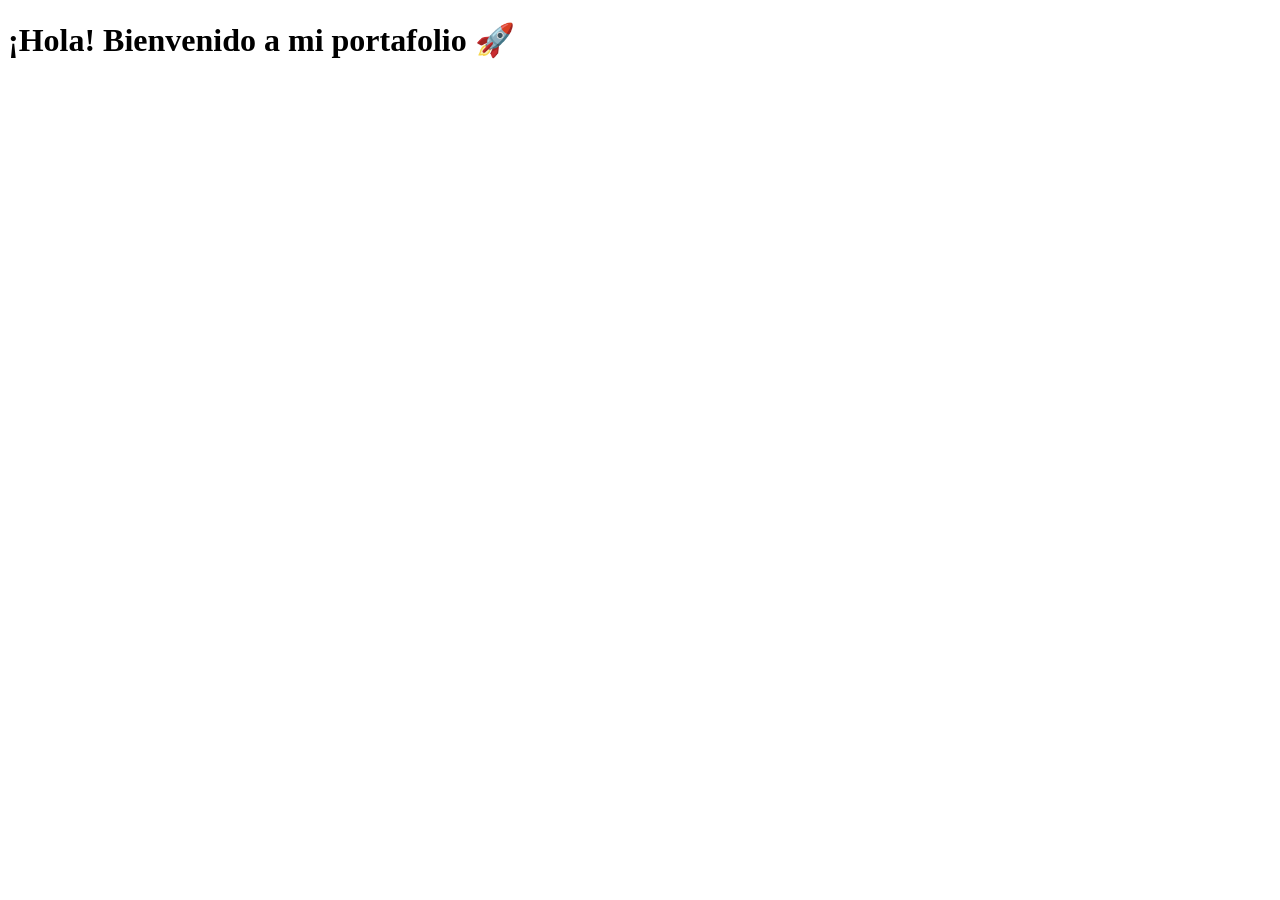
==== index.html @ d061c3b4 "Agrego index.html desde 0 a develop" ====
<!DOCTYPE html>
<html lang="es">
<head>
    <meta charset="UTF-8">
    <meta name="viewport" content="width=device-width, initial-scale=1.0">
    <title>Mi Portafolio</title>
</head>
<body>
    <h1>¡Hola!  Bienvenido a mi portafolio 🚀</h1>
</body>
</html>
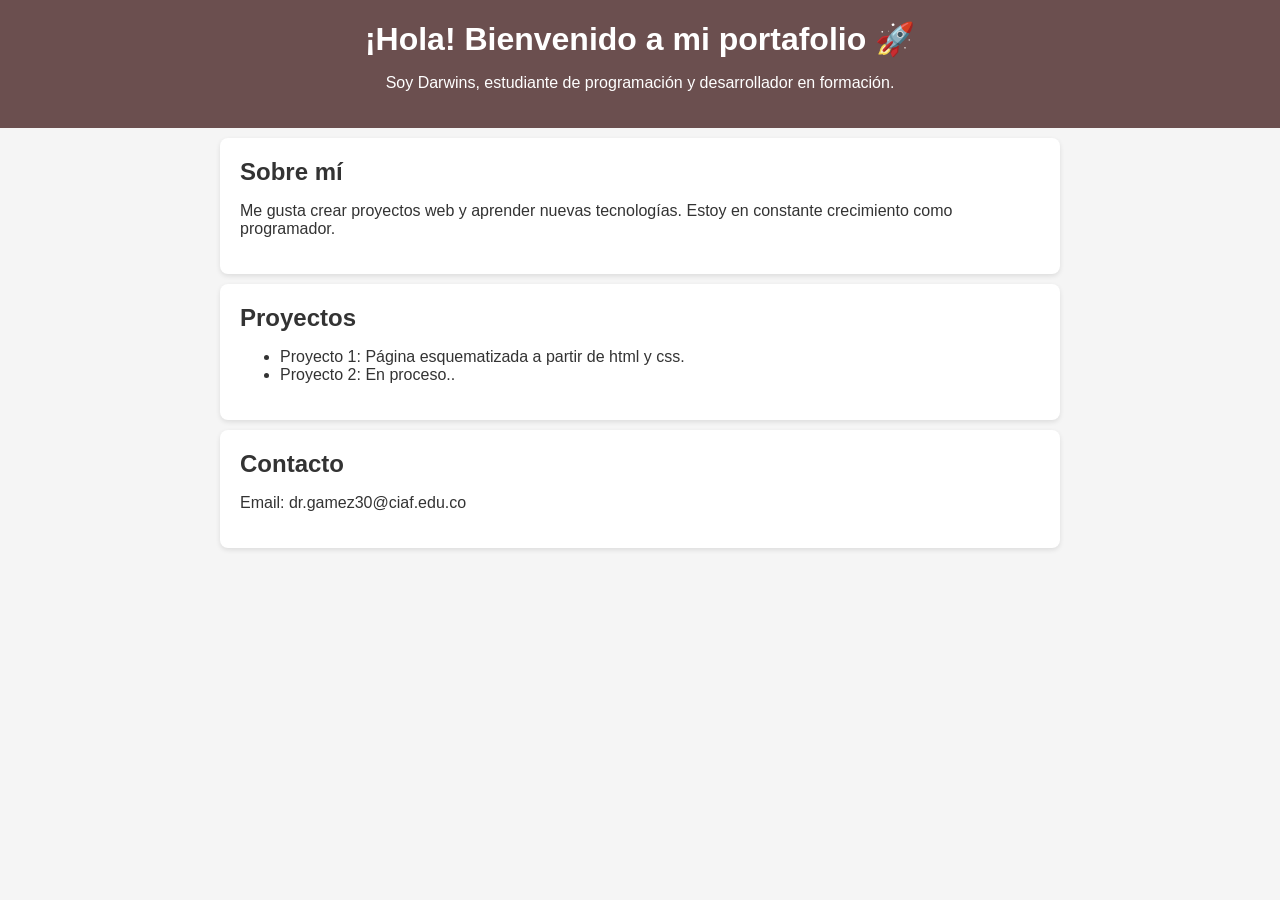
==== commit 22341212: "Personalizaciòn del HTML y agrego estilos en style.css" ====
--- a/index.html
+++ b/index.html
@@ -4,8 +4,30 @@
     <meta charset="UTF-8">
     <meta name="viewport" content="width=device-width, initial-scale=1.0">
     <title>Mi Portafolio</title>
+    <link rel="stylesheet" href="style.css"> <!-- Para tu CSS -->
 </head>
 <body>
-    <h1>¡Hola!  Bienvenido a mi portafolio 🚀</h1>
+    <header>
+        <h1>¡Hola! Bienvenido a mi portafolio 🚀</h1>
+        <p>Soy Darwins, estudiante de programación y desarrollador en formación.</p>
+    </header>
+
+    <section id="sobre-mi">
+        <h2>Sobre mí</h2>
+        <p>Me gusta crear proyectos web y aprender nuevas tecnologías. Estoy en constante crecimiento como programador.</p>
+    </section>
+
+    <section id="proyectos">
+        <h2>Proyectos</h2>
+        <ul>
+            <li>Proyecto 1: Página esquematizada a partir de html y css.</li>
+            <li>Proyecto 2: En proceso..</li>
+        </ul>
+    </section>
+
+    <section id="contacto">
+        <h2>Contacto</h2>
+        <p>Email: dr.gamez30@ciaf.edu.co</p>
+    </section>
 </body>
 </html>
--- a/style.css
+++ b/style.css
@@ -0,0 +1,27 @@
+body {
+    font-family: Arial, sans-serif;
+    background-color: #f5f5f5;
+    color: #333;
+    margin: 0;
+    padding: 0;
+}
+
+header {
+    background-color: #6b4f4f;
+    color: #fff;
+    padding: 20px;
+    text-align: center;
+}
+
+section {
+    padding: 20px;
+    margin: 10px auto;
+    max-width: 800px;
+    background-color: #fff;
+    border-radius: 8px;
+    box-shadow: 0 2px 5px rgba(0,0,0,0.1);
+}
+
+h1, h2 {
+    margin: 0 0 10px 0;
+}
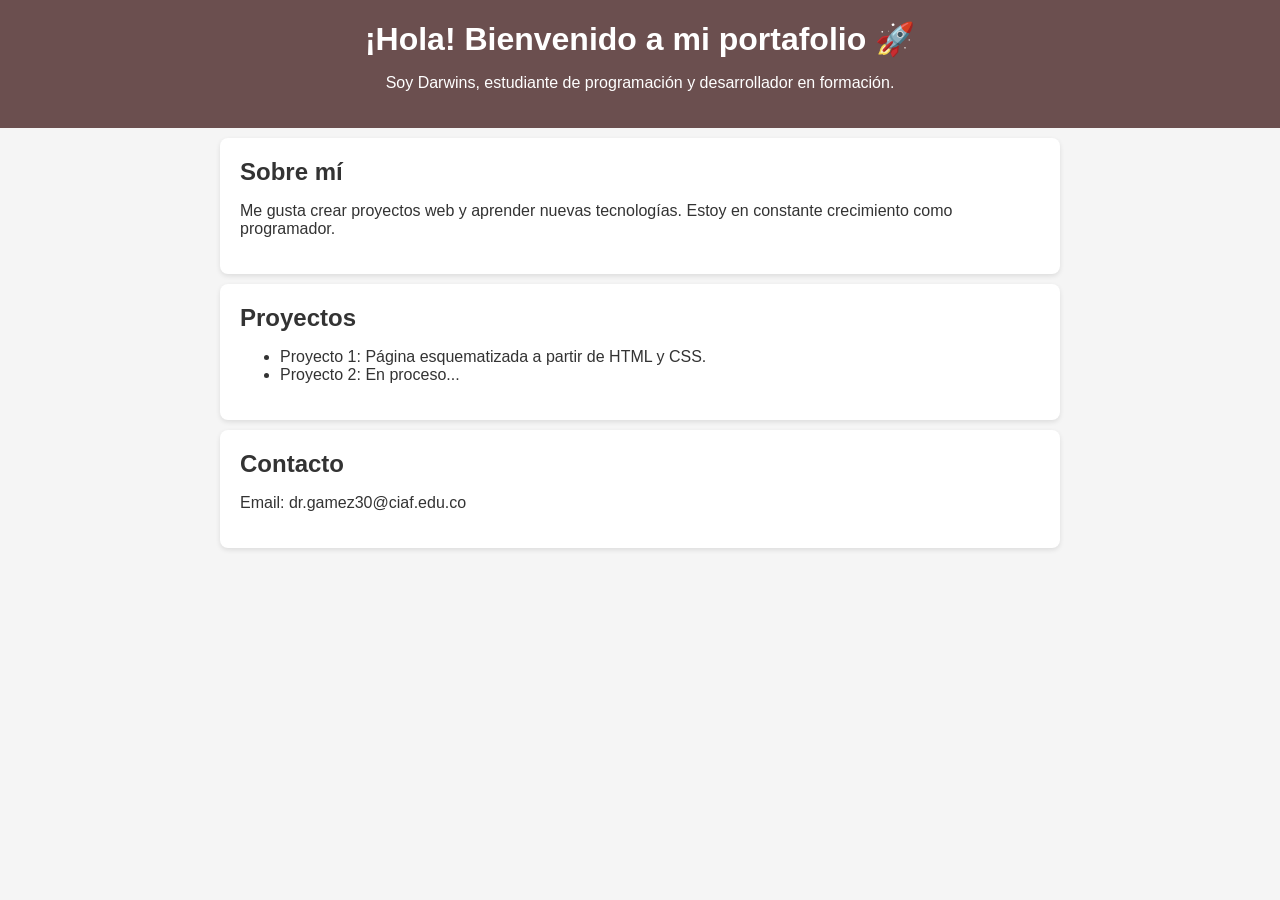
==== commit 7b84c446: "Comente HTML y CSS para mayor claridad" ====
--- a/index.html
+++ b/index.html
@@ -2,29 +2,35 @@
 <html lang="es">
 <head>
     <meta charset="UTF-8">
-    <meta name="viewport" content="width=device-width, initial-scale=1.0">
+    <!-- Configuración para que la página se vea bien en móviles -->
+    <meta name="viewport" content="width=device-width, initial-scale=1.0"> 
     <title>Mi Portafolio</title>
-    <link rel="stylesheet" href="style.css"> <!-- Para tu CSS -->
+    <!-- Vinculo mi archivo CSS para los estilos -->
+    <link rel="stylesheet" href="style.css"> 
 </head>
 <body>
+    <!-- Encabezado principal del portafolio -->
     <header>
         <h1>¡Hola! Bienvenido a mi portafolio 🚀</h1>
         <p>Soy Darwins, estudiante de programación y desarrollador en formación.</p>
     </header>
 
+    <!-- Sección donde hablo un poco sobre mí -->
     <section id="sobre-mi">
         <h2>Sobre mí</h2>
         <p>Me gusta crear proyectos web y aprender nuevas tecnologías. Estoy en constante crecimiento como programador.</p>
     </section>
 
+    <!-- Sección para mostrar algunos proyectos -->
     <section id="proyectos">
         <h2>Proyectos</h2>
         <ul>
-            <li>Proyecto 1: Página esquematizada a partir de html y css.</li>
-            <li>Proyecto 2: En proceso..</li>
+            <li>Proyecto 1: Página esquematizada a partir de HTML y CSS.</li>
+            <li>Proyecto 2: En proceso...</li>
         </ul>
     </section>
 
+    <!-- Sección con mis datos de contacto -->
     <section id="contacto">
         <h2>Contacto</h2>
         <p>Email: dr.gamez30@ciaf.edu.co</p>
--- a/style.css
+++ b/style.css
@@ -1,27 +1,31 @@
+/* Estilos generales de la página */
 body {
-    font-family: Arial, sans-serif;
-    background-color: #f5f5f5;
-    color: #333;
-    margin: 0;
-    padding: 0;
+    font-family: Arial, sans-serif; /* Fuente de texto */
+    background-color: #f5f5f5;      /* Color de fondo */
+    color: #333;                    /* Color del texto */
+    margin: 0;                      /* Quitar márgenes por defecto */
+    padding: 0;                     /* Quitar padding por defecto */
 }
 
+/* Estilo del encabezado */
 header {
-    background-color: #6b4f4f;
-    color: #fff;
-    padding: 20px;
-    text-align: center;
+    background-color: #6b4f4f;      /* Fondo marrón */
+    color: #fff;                    /* Texto en blanco */
+    padding: 20px;                  /* Espaciado interno */
+    text-align: center;             /* Centrar el texto */
 }
 
+/* Estilo de las secciones del contenido */
 section {
-    padding: 20px;
-    margin: 10px auto;
-    max-width: 800px;
-    background-color: #fff;
-    border-radius: 8px;
-    box-shadow: 0 2px 5px rgba(0,0,0,0.1);
+    padding: 20px;                  /* Espaciado interno */
+    margin: 10px auto;              /* Margen automático para centrar */
+    max-width: 800px;               /* Ancho máximo de la sección */
+    background-color: #fff;         /* Fondo blanco */
+    border-radius: 8px;             /* Bordes redondeados */
+    box-shadow: 0 2px 5px rgba(0,0,0,0.1); /* Sombra suave */
 }
 
+/* Estilo para los títulos */
 h1, h2 {
-    margin: 0 0 10px 0;
-}+    margin: 0 0 10px 0;             /* Margen inferior para separar */
+}
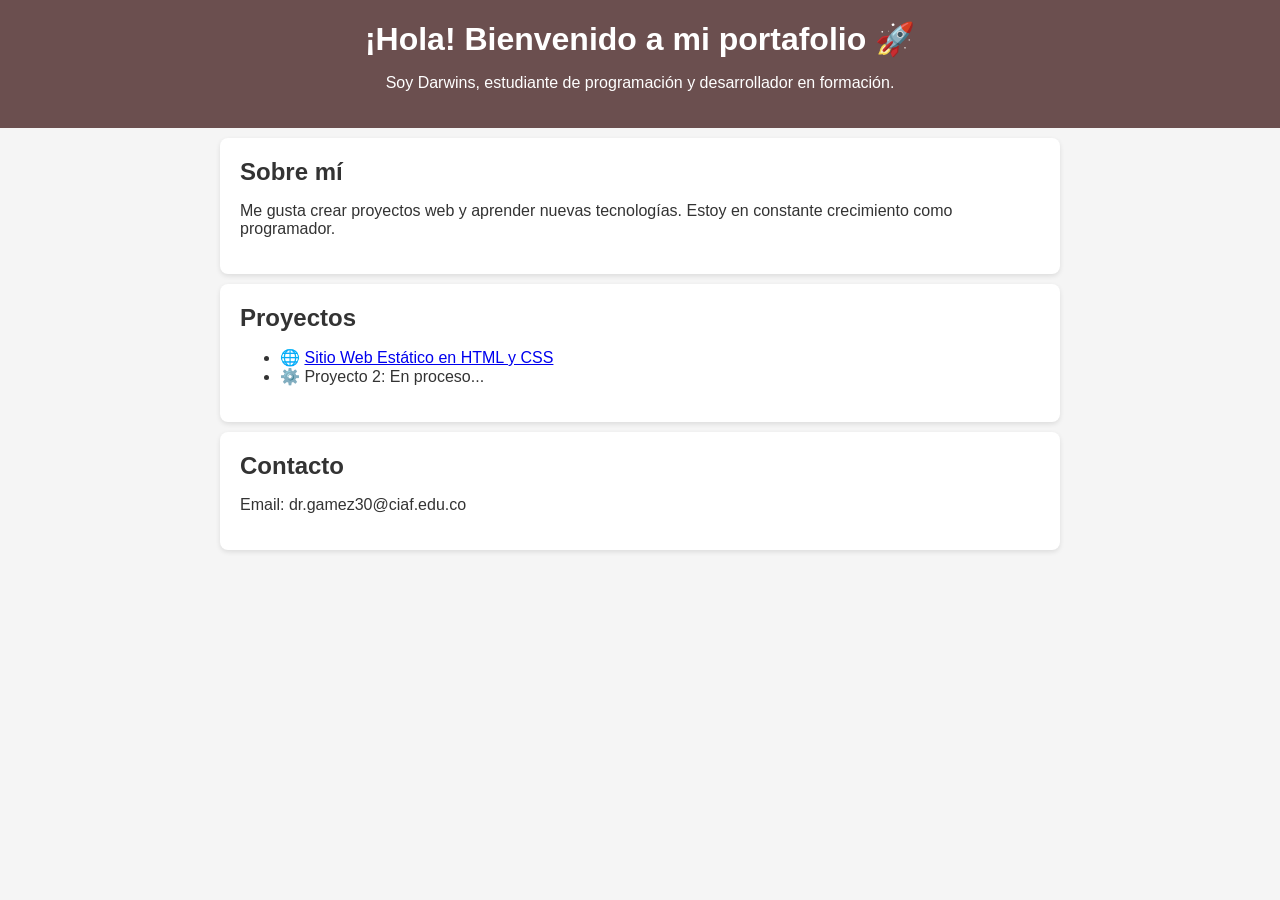
==== commit 08eca371: "Mejoro secciòn de proyectos y agrego link a Proyecto 1" ====
--- a/index.html
+++ b/index.html
@@ -25,8 +25,12 @@
     <section id="proyectos">
         <h2>Proyectos</h2>
         <ul>
-            <li>Proyecto 1: Página esquematizada a partir de HTML y CSS.</li>
-            <li>Proyecto 2: En proceso...</li>
+            <li>
+                🌐 <a href="proyecto-1/index.html" target="_blank">
+                    Sitio Web Estático en HTML y CSS
+                </a>
+            </li>
+            <li>⚙️ Proyecto 2: En proceso...</li>
         </ul>
     </section>
 
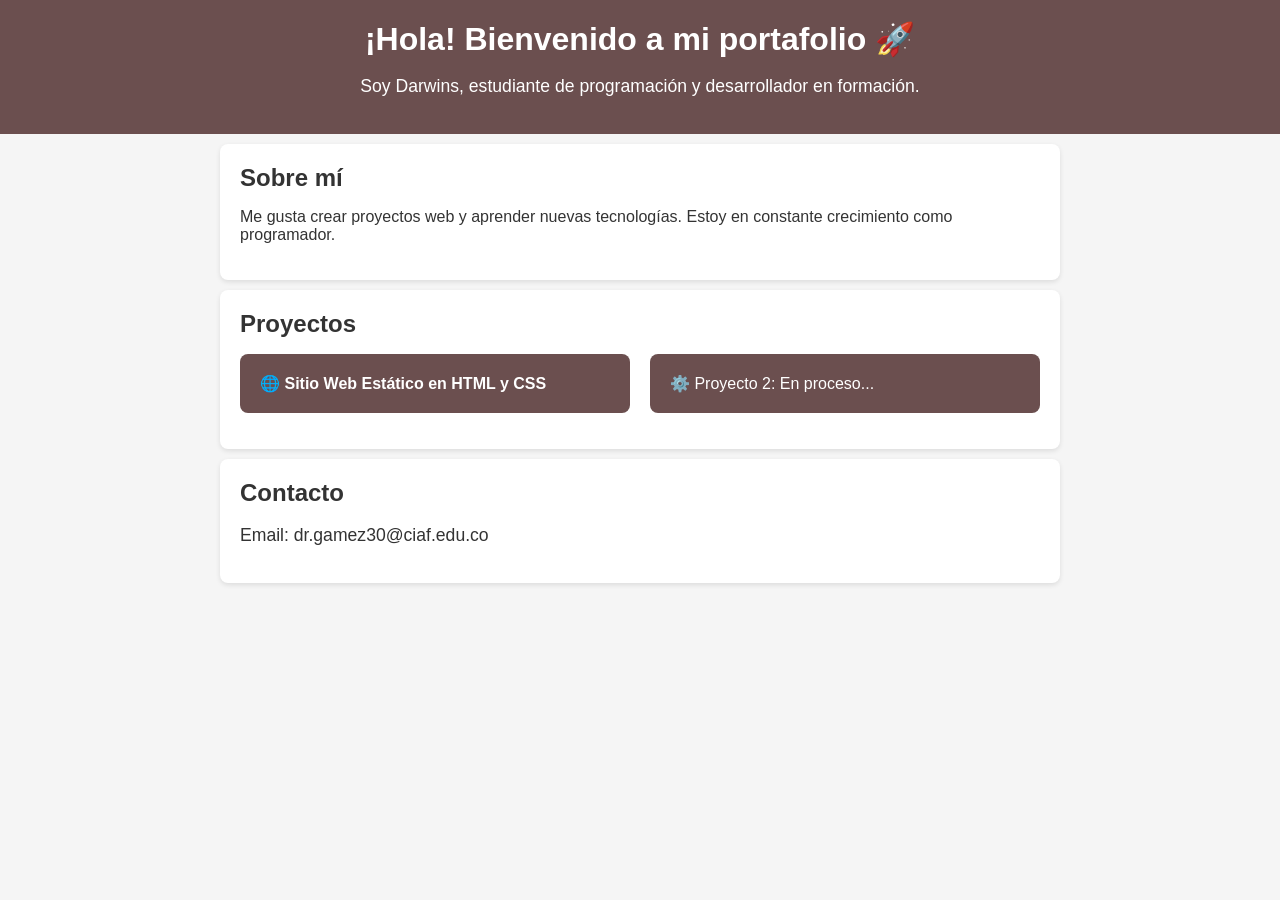
==== commit 43ead5f3: "Mejoras visuales: Tarjetas en proyectos y estilos CSS" ====
--- a/index.html
+++ b/index.html
@@ -40,4 +40,5 @@
         <p>Email: dr.gamez30@ciaf.edu.co</p>
     </section>
 </body>
+
 </html>
--- a/style.css
+++ b/style.css
@@ -1,4 +1,6 @@
-/* Estilos generales de la página */
+/* =============================
+   Estilos generales de la página
+   ============================= */
 body {
     font-family: Arial, sans-serif; /* Fuente de texto */
     background-color: #f5f5f5;      /* Color de fondo */
@@ -7,7 +9,9 @@
     padding: 0;                     /* Quitar padding por defecto */
 }
 
-/* Estilo del encabezado */
+/* =============================
+   Estilo del encabezado
+   ============================= */
 header {
     background-color: #6b4f4f;      /* Fondo marrón */
     color: #fff;                    /* Texto en blanco */
@@ -15,7 +19,18 @@
     text-align: center;             /* Centrar el texto */
 }
 
-/* Estilo de las secciones del contenido */
+header h1 {
+    font-size: 2rem;                /* Tamaño del título principal */
+    margin-bottom: 10px;            /* Separación inferior */
+}
+
+header p {
+    font-size: 1.1rem;              /* Tamaño del subtítulo */
+}
+
+/* =============================
+   Estilo de las secciones del contenido
+   ============================= */
 section {
     padding: 20px;                  /* Espaciado interno */
     margin: 10px auto;              /* Margen automático para centrar */
@@ -25,7 +40,45 @@
     box-shadow: 0 2px 5px rgba(0,0,0,0.1); /* Sombra suave */
 }
 
-/* Estilo para los títulos */
 h1, h2 {
     margin: 0 0 10px 0;             /* Margen inferior para separar */
 }
+
+/* =============================
+   Sección de proyectos (tarjetas)
+   ============================= */
+#proyectos ul {
+    display: flex;                  /* Mostrar elementos en fila */
+    flex-wrap: wrap;                /* Que las tarjetas bajen si no caben */
+    gap: 20px;                      /* Espacio entre tarjetas */
+    list-style: none;               /* Quitar los bullets */
+    padding: 0;
+}
+
+#proyectos li {
+    background-color: #6b4f4f;      /* Fondo marrón */
+    color: white;                   /* Texto blanco */
+    padding: 20px;                  /* Espaciado interno */
+    border-radius: 8px;             /* Bordes redondeados */
+    flex: 1 1 250px;                /* Tamaño flexible, mínimo 250px */
+    transition: transform 0.3s, box-shadow 0.3s; /* Efecto hover suave */
+}
+
+#proyectos li a {
+    color: white;                   /* Enlaces en blanco */
+    text-decoration: none;          /* Quitar subrayado */
+    font-weight: bold;              /* Texto más visible */
+}
+
+#proyectos li:hover {
+    transform: translateY(-5px);    /* Levanta la tarjeta al pasar el mouse */
+    box-shadow: 0px 10px 20px rgba(0,0,0,0.2); /* Sombra más intensa */
+}
+
+/* =============================
+   Sección de contacto
+   ============================= */
+#contacto p {
+    font-size: 1.1rem;             /* Tamaño del texto */
+    
+}
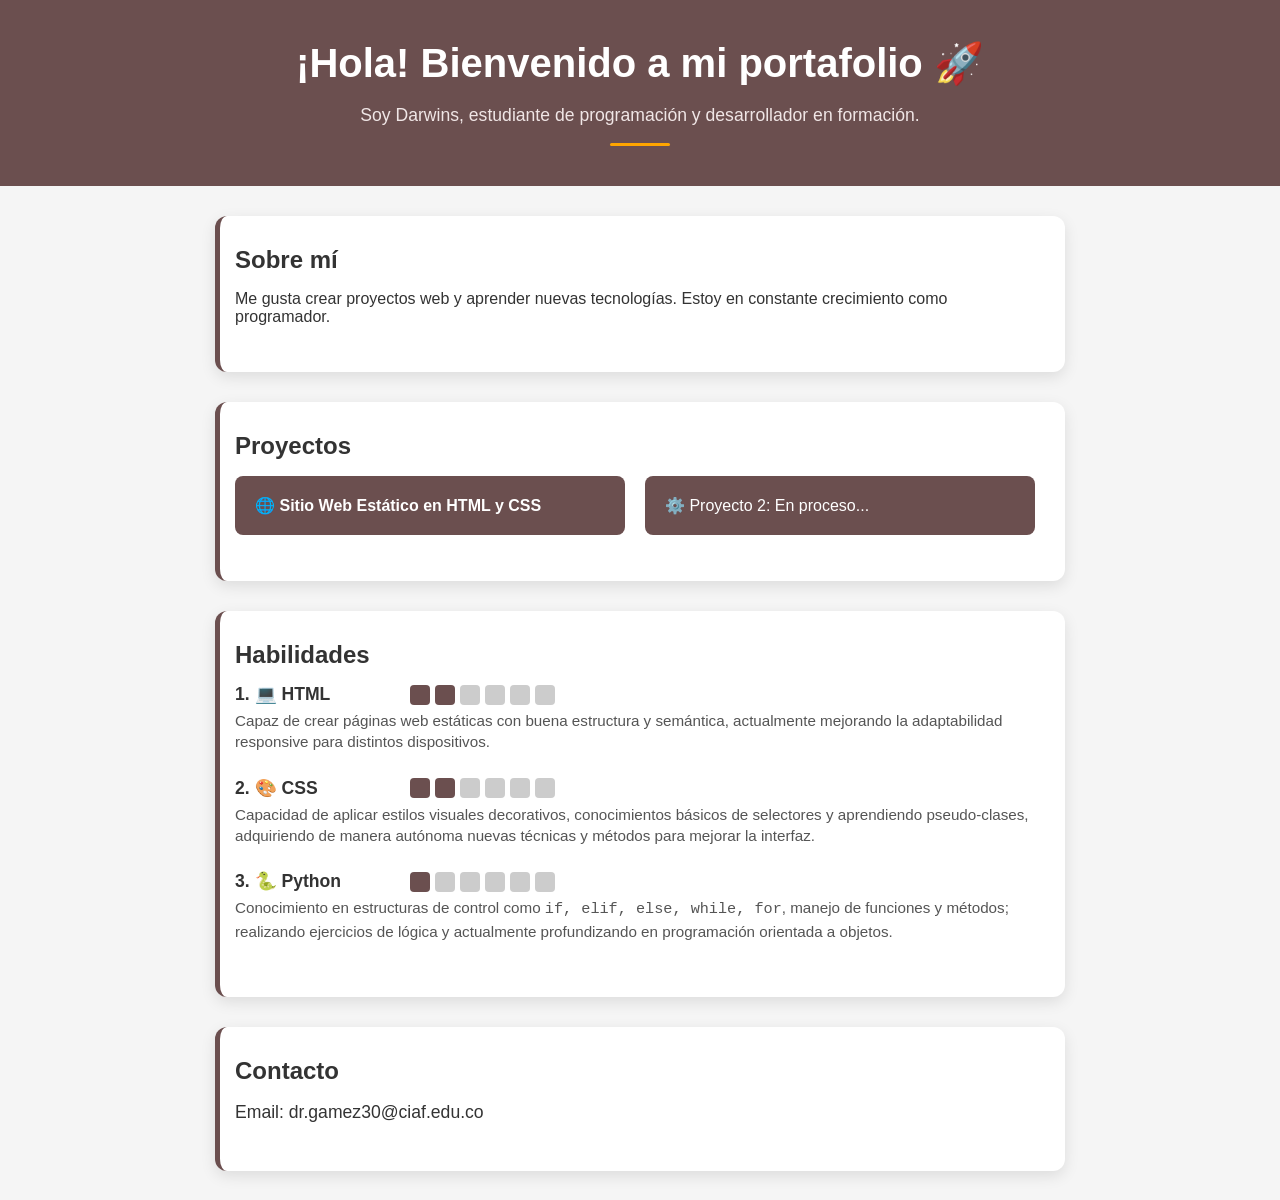
==== commit 9f6eccf5: "Agregar sección de habilidades: HTML, CSS y python con barra de niveles y descripciones" ====
--- a/index.html
+++ b/index.html
@@ -24,21 +24,94 @@
     <!-- Sección para mostrar algunos proyectos -->
     <section id="proyectos">
         <h2>Proyectos</h2>
-        <ul>
-            <li>
-                🌐 <a href="proyecto-1/index.html" target="_blank">
-                    Sitio Web Estático en HTML y CSS
-                </a>
-            </li>
-            <li>⚙️ Proyecto 2: En proceso...</li>
-        </ul>
+        <div> 
+            <ul>
+                <li>
+                    🌐 <a href="proyecto-1/index.html" target="_blank">
+                        Sitio Web Estático en HTML y CSS
+                    </a>
+                </li>
+                <li>⚙️ Proyecto 2: En proceso...</li>
+            </ul>
+        </div>
     </section>
+
+    <!-- Sección de habilidades -->
+
+<section id="habilidades">
+    <h2>Habilidades</h2>
+
+    <!-- Habilidad 1: HTML -->
+    <div class="habilidad">
+        <div class="fila">
+            <div class="col nombre">
+                1. 💻 HTML
+            </div>
+            <div class="col barra">
+                <span class="cuadro activo"></span>
+                <span class="cuadro activo"></span>
+                <span class="cuadro"></span>
+                <span class="cuadro"></span>
+                <span class="cuadro"></span>
+                <span class="cuadro"></span>
+            </div>
+        </div>
+        <p class="descripcion">
+            Capaz de crear páginas web estáticas con buena estructura y semántica,
+            actualmente mejorando la adaptabilidad responsive para distintos dispositivos.
+        </p>
+    </div>
+
+    <!-- Habilidad 2: CSS -->
+    <div class="habilidad">
+        <div class="fila">
+            <div class="col nombre">
+                2. 🎨 CSS
+            </div>
+            <div class="col barra">
+                <span class="cuadro activo"></span>
+                <span class="cuadro activo"></span>
+                <span class="cuadro"></span>
+                <span class="cuadro"></span>
+                <span class="cuadro"></span>
+                <span class="cuadro"></span>
+            </div>
+        </div>
+        <p class="descripcion">
+            Capacidad de aplicar estilos visuales decorativos, conocimientos básicos de selectores
+            y aprendiendo pseudo-clases, adquiriendo de manera autónoma nuevas técnicas y métodos para mejorar la interfaz.
+        </p>
+    </div>
+
+    <!-- Habilidad 3: Python -->
+    <div class="habilidad">
+        <div class="fila">
+            <div class="col nombre">
+                3. 🐍 Python
+            </div>
+            <div class="col barra">
+                <span class="cuadro activo"></span>
+                <span class="cuadro"></span>
+                <span class="cuadro"></span>
+                <span class="cuadro"></span>
+                <span class="cuadro"></span>
+                <span class="cuadro"></span>
+            </div>
+        </div>
+        <p class="descripcion">
+            Conocimiento en estructuras de control como <code>if, elif, else, while, for</code>,
+            manejo de funciones y métodos; realizando ejercicios de lógica y actualmente profundizando en programación orientada a objetos.
+        </p>
+    </div>
+</section>
+
 
     <!-- Sección con mis datos de contacto -->
     <section id="contacto">
         <h2>Contacto</h2>
         <p>Email: dr.gamez30@ciaf.edu.co</p>
     </section>
+
 </body>
 
 </html>
--- a/style.css
+++ b/style.css
@@ -2,7 +2,7 @@
    Estilos generales de la página
    ============================= */
 body {
-    font-family: Arial, sans-serif; /* Fuente de texto */
+    font-family: 'Poppins', Arial, sans-serif; /* Fuente de texto */
     background-color: #f5f5f5;      /* Color de fondo */
     color: #333;                    /* Color del texto */
     margin: 0;                      /* Quitar márgenes por defecto */
@@ -15,33 +15,45 @@
 header {
     background-color: #6b4f4f;      /* Fondo marrón */
     color: #fff;                    /* Texto en blanco */
-    padding: 20px;                  /* Espaciado interno */
+    padding: 40px 20px;                /* Espaciado interno */
     text-align: center;             /* Centrar el texto */
 }
 
+/* Línea decorativa debajo del título */
+header::after {
+    content: "";
+    display: block;
+    width: 60px;
+    height: 3px;
+    background-color: #ffa500; /* Color que resalta */
+    margin: 15px auto 0;
+    border-radius: 2px;
+}
+
 header h1 {
-    font-size: 2rem;                /* Tamaño del título principal */
+    font-size: 2.5rem;               /* Tamaño del título principal */
     margin-bottom: 10px;            /* Separación inferior */
 }
 
 header p {
     font-size: 1.1rem;              /* Tamaño del subtítulo */
+    color: #f0e6e6;                /* Subtítulo con color más suave */
 }
 
 /* =============================
    Estilo de las secciones del contenido
    ============================= */
 section {
-    padding: 20px;                  /* Espaciado interno */
-    margin: 10px auto;              /* Margen automático para centrar */
+    padding: 30px;                  /* Espaciado interno */
+    margin: 30px auto;              /* Margen automático para centrar */
     max-width: 800px;               /* Ancho máximo de la sección */
     background-color: #fff;         /* Fondo blanco */
-    border-radius: 8px;             /* Bordes redondeados */
-    box-shadow: 0 2px 5px rgba(0,0,0,0.1); /* Sombra suave */
+    border-radius: 12px;             /* Bordes redondeados */
+    box-shadow: 0 5px 15px rgba(0,0,0,0.1); /* Sombra suave */
 }
 
 h1, h2 {
-    margin: 0 0 10px 0;             /* Margen inferior para separar */
+    margin: 0 0 15px 0;             /* Margen inferior para separar */
 }
 
 /* =============================
@@ -56,29 +68,102 @@
 }
 
 #proyectos li {
-    background-color: #6b4f4f;      /* Fondo marrón */
-    color: white;                   /* Texto blanco */
-    padding: 20px;                  /* Espaciado interno */
-    border-radius: 8px;             /* Bordes redondeados */
-    flex: 1 1 250px;                /* Tamaño flexible, mínimo 250px */
-    transition: transform 0.3s, box-shadow 0.3s; /* Efecto hover suave */
+    background-color: #6b4f4f;    /* Color base de la tarjeta (marrón) */
+    color: white;                 /* Texto blanco para contraste con el fondo */
+    padding: 20px;                /* Espaciado interno para que el contenido respire */
+    border-radius: 8px;           /* Bordes redondeados */
+    flex: 1 1 250px;              /* Flexibilidad: crece y se reduce según espacio, mínimo 250px */
+    transition: transform 0.3s, box-shadow 0.3s, background-color 0.3s, color 0.3s; /* Transiciones suaves al hacer hover */
+    cursor: pointer;              /* Cambia el cursor al pasar sobre la tarjeta */
 }
 
-#proyectos li a {
-    color: white;                   /* Enlaces en blanco */
-    text-decoration: none;          /* Quitar subrayado */
-    font-weight: bold;              /* Texto más visible */
+/* Hover de las tarjetas */
+#proyectos li:hover {
+    transform: translateY(-7px);                          /* Eleva la tarjeta ligeramente */
+    box-shadow: 0px 10px 20px rgba(0,0,0,0.35);          /* Sombra más intensa para efecto de profundidad */
+    background-color: #d99058;                            /* Fondo resaltante, cálido y complementario al marrón */
+    color: white;                                        /* Texto mantiene contraste y legibilidad */
 }
 
-#proyectos li:hover {
-    transform: translateY(-5px);    /* Levanta la tarjeta al pasar el mouse */
-    box-shadow: 0px 10px 20px rgba(0,0,0,0.2); /* Sombra más intensa */
+/* Enlaces dentro de las tarjetas */
+#proyectos li a {
+    color: inherit;               /* Hereda el color del texto de la tarjeta */
+    text-decoration: none;        /* Quitar subrayado */
+    font-weight: bold;            /* Texto más visible */
+    transition: color 0.3s;       /* Transición suave si el color cambia */
 }
-
 /* =============================
    Sección de contacto
    ============================= */
 #contacto p {
     font-size: 1.1rem;             /* Tamaño del texto */
-    
+
 }
+
+/* =============================
+   Linea decorativa en secciones"
+   ============================= */
+
+#contacto, #sobre-mi , #proyectos, #habilidades {
+    border-left: 5px solid #6b4f4f; /* Línea vertical marrón a la izquierda para destacar la sección */
+    padding-left: 15px;             /* Espacio entre la línea y el contenido */
+}
+
+/* =============================
+   Sección Habilidades
+   ============================= */
+
+/* Contenedor individual de cada habilidad */
+.habilidad {
+    display: flex;              /* Coloca todos los elementos de la habilidad en columna */
+    flex-direction: column;     /* La fila con nombre y barra arriba, descripción debajo */
+    margin-bottom: 25px;        /* Espacio inferior entre habilidades */
+}
+
+/* Fila que contiene nombre de la habilidad y barra de cuadros */
+.fila {
+    display: flex;              /* Coloca nombre y barra en línea horizontal */
+    align-items: center;        /* Alinea verticalmente los elementos al centro de la fila */
+    width: 40%;                /* Ocupa todo el ancho disponible */
+}
+
+/* Columna que contiene el nombre de la habilidad */
+.col.nombre {
+    font-weight: bold;          /* Hace que el nombre sea más visible */
+    font-size: 1.1rem;          /* Tamaño ligeramente mayor que el texto normal */
+    text-align: left;           /* Alinea el nombre a la izquierda de su columna */
+    flex: 1;                    /* Ocupa proporcionalmente espacio disponible */
+}
+
+/* Columna que contiene la barra de cuadros */
+.col.barra {
+    display: flex;              /* Coloca los cuadros en línea horizontal */
+    gap: 5px;                   /* Espacio entre cada cuadro */
+    margin-left: auto;           /* Empuja la barra hacia la mitad de la sección */
+}
+
+/* Cuadritos activos que indican nivel alcanzado */
+.cuadro.activo {
+    width: 20px;                 /* Ancho de cada cuadro */
+    height: 20px;                /* Alto de cada cuadro */
+    background-color: #6b4f4f;   /* Color activo que combina con el diseño general */
+    border-radius: 4px;          /* Bordes ligeramente redondeados para suavizar la forma */
+    transition: background-color 0.3s; /* Transición suave para cambios de color */
+}
+
+/* Cuadritos vacíos que representan niveles no alcanzados */
+.cuadro {
+    width: 20px;                 /* Ancho de cada cuadro */
+    height: 20px;                /* Alto de cada cuadro */
+    background-color: #ccc;      /* Color gris para indicar nivel vacío */
+    border-radius: 4px;          /* Bordes redondeados para consistencia visual */
+}
+
+/* Texto descriptivo debajo de la fila de habilidad */
+.descripcion {
+    font-size: 0.95rem;          /* Tamaño ligeramente menor para el texto de explicación */
+    color: #555;                 /* Color gris oscuro para buena legibilidad */
+    line-height: 1.4;            /* Espaciado entre líneas para mejorar lectura */
+    margin: 5px 0 0 0;           /* Separación superior respecto a la fila de habilidad */
+    width: 100%;                 /* Ocupa todo el ancho disponible debajo de la fila */
+}
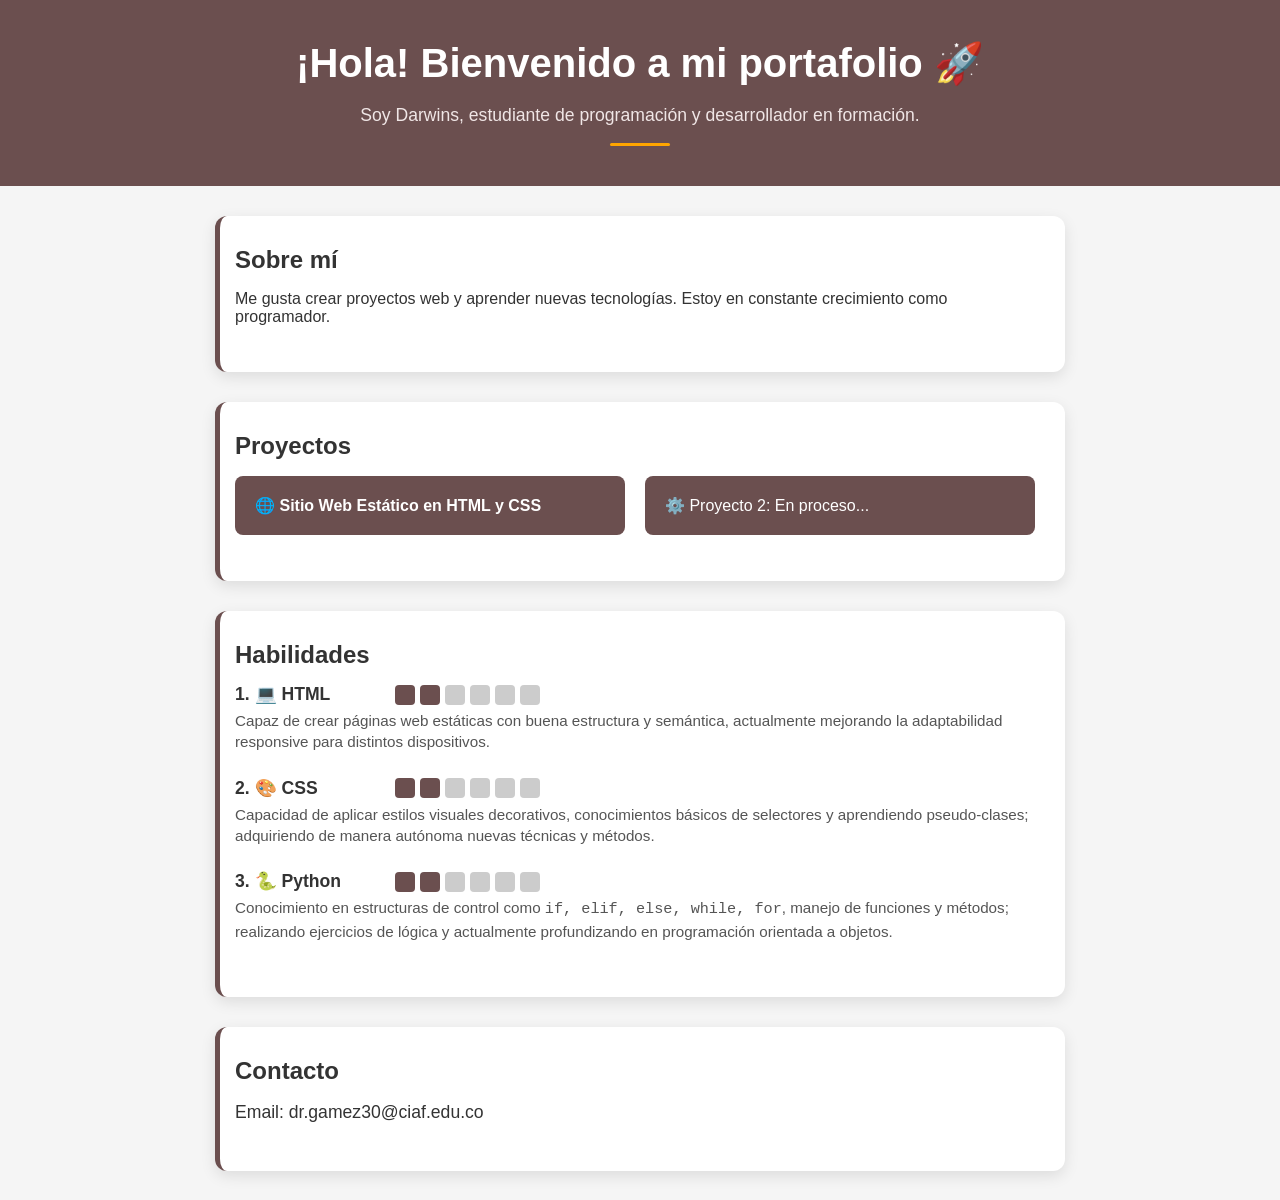
==== commit 238441eb: "Corregí error de superposición de nombre del nombre de habilidad en pantallas pequeñas, Ajuste la co" ====
--- a/index.html
+++ b/index.html
@@ -38,72 +38,67 @@
 
     <!-- Sección de habilidades -->
 
-<section id="habilidades">
-    <h2>Habilidades</h2>
+    <section id="habilidades">
+        <h2>Habilidades</h2>
 
-    <!-- Habilidad 1: HTML -->
-    <div class="habilidad">
-        <div class="fila">
-            <div class="col nombre">
-                1. 💻 HTML
+        <!-- Bloque 1: HTML -->
+        <div class="habilidad-bloque">
+            <div class="habilidad-row">
+                <div class="habilidad-nombre">1. 💻 HTML</div>
+                <div class="habilidad-barra">
+                    <span class="cuadro activo"></span>
+                    <span class="cuadro activo"></span>
+                    <span class="cuadro"></span>
+                    <span class="cuadro"></span>
+                    <span class="cuadro"></span>
+                    <span class="cuadro"></span>
+                </div>
             </div>
-            <div class="col barra">
-                <span class="cuadro activo"></span>
-                <span class="cuadro activo"></span>
-                <span class="cuadro"></span>
-                <span class="cuadro"></span>
-                <span class="cuadro"></span>
-                <span class="cuadro"></span>
+            <div class="descripcion">
+                Capaz de crear páginas web estáticas con buena estructura y semántica, 
+                actualmente mejorando la adaptabilidad responsive para distintos dispositivos.
             </div>
         </div>
-        <p class="descripcion">
-            Capaz de crear páginas web estáticas con buena estructura y semántica,
-            actualmente mejorando la adaptabilidad responsive para distintos dispositivos.
-        </p>
-    </div>
 
-    <!-- Habilidad 2: CSS -->
-    <div class="habilidad">
-        <div class="fila">
-            <div class="col nombre">
-                2. 🎨 CSS
+        <!-- Bloque 2: CSS -->
+        <div class="habilidad-bloque">
+            <div class="habilidad-row">
+                <div class="habilidad-nombre">2. 🎨 CSS</div>
+                <div class="habilidad-barra">
+                    <span class="cuadro activo"></span>
+                    <span class="cuadro activo"></span>
+                    <span class="cuadro"></span>
+                    <span class="cuadro"></span>
+                    <span class="cuadro"></span>
+                    <span class="cuadro"></span>
+                </div>
             </div>
-            <div class="col barra">
-                <span class="cuadro activo"></span>
-                <span class="cuadro activo"></span>
-                <span class="cuadro"></span>
-                <span class="cuadro"></span>
-                <span class="cuadro"></span>
-                <span class="cuadro"></span>
+            <div class="descripcion">
+                Capacidad de aplicar estilos visuales decorativos, conocimientos básicos de selectores 
+                y aprendiendo pseudo-clases; adquiriendo de manera autónoma nuevas técnicas y métodos.
             </div>
         </div>
-        <p class="descripcion">
-            Capacidad de aplicar estilos visuales decorativos, conocimientos básicos de selectores
-            y aprendiendo pseudo-clases, adquiriendo de manera autónoma nuevas técnicas y métodos para mejorar la interfaz.
-        </p>
-    </div>
 
-    <!-- Habilidad 3: Python -->
-    <div class="habilidad">
-        <div class="fila">
-            <div class="col nombre">
-                3. 🐍 Python
+        <!-- Bloque 3: Python -->
+        <div class="habilidad-bloque">
+            <div class="habilidad-row">
+                <div class="habilidad-nombre">3. 🐍 Python</div>
+                <div class="habilidad-barra">
+                    <span class="cuadro activo"></span>
+                    <span class="cuadro activo"></span>
+                    <span class="cuadro"></span>
+                    <span class="cuadro"></span>
+                    <span class="cuadro"></span>
+                    <span class="cuadro"></span>
+                </div>
             </div>
-            <div class="col barra">
-                <span class="cuadro activo"></span>
-                <span class="cuadro"></span>
-                <span class="cuadro"></span>
-                <span class="cuadro"></span>
-                <span class="cuadro"></span>
-                <span class="cuadro"></span>
+            <div class="descripcion">
+                Conocimiento en estructuras de control como <code>if, elif, else, while, for</code>, 
+                manejo de funciones y métodos; realizando ejercicios de lógica y actualmente 
+                profundizando en programación orientada a objetos.
             </div>
         </div>
-        <p class="descripcion">
-            Conocimiento en estructuras de control como <code>if, elif, else, while, for</code>,
-            manejo de funciones y métodos; realizando ejercicios de lógica y actualmente profundizando en programación orientada a objetos.
-        </p>
-    </div>
-</section>
+    </section>
 
 
     <!-- Sección con mis datos de contacto -->
--- a/style.css
+++ b/style.css
@@ -113,57 +113,57 @@
    Sección Habilidades
    ============================= */
 
-/* Contenedor individual de cada habilidad */
-.habilidad {
-    display: flex;              /* Coloca todos los elementos de la habilidad en columna */
-    flex-direction: column;     /* La fila con nombre y barra arriba, descripción debajo */
-    margin-bottom: 25px;        /* Espacio inferior entre habilidades */
+/* Contenedor de cada bloque de habilidad */
+.habilidad-bloque {
+    margin-bottom: 25px;         /* Espacio entre bloques */
 }
 
-/* Fila que contiene nombre de la habilidad y barra de cuadros */
-.fila {
-    display: flex;              /* Coloca nombre y barra en línea horizontal */
-    align-items: center;        /* Alinea verticalmente los elementos al centro de la fila */
-    width: 40%;                /* Ocupa todo el ancho disponible */
+/* Fila de nombre y barra */
+.habilidad-row {
+    display: flex;               /* Coloca nombre y barra en línea horizontal */
+    flex-wrap: wrap;             /* Permite que bajen si no caben horizontalmente */
+    align-items: center;         /* Centra verticalmente los elementos */
 }
 
-/* Columna que contiene el nombre de la habilidad */
-.col.nombre {
-    font-weight: bold;          /* Hace que el nombre sea más visible */
-    font-size: 1.1rem;          /* Tamaño ligeramente mayor que el texto normal */
-    text-align: left;           /* Alinea el nombre a la izquierda de su columna */
-    flex: 1;                    /* Ocupa proporcionalmente espacio disponible */
+/* Nombre de la habilidad */
+.habilidad-nombre {
+    flex: 0 0 20%;                     /* Ocupa proporcionalmente el espacio disponible */
+    min-width: 120px;            /* No se haga demasiado pequeño */
+    font-weight: bold;            /* Resalta el nombre */
+    font-size: 1.1rem;           /* Tamaño ligeramente mayor que el texto normal */
+    text-align: left;            /* Alineación a la izquierda */
 }
 
-/* Columna que contiene la barra de cuadros */
-.col.barra {
-    display: flex;              /* Coloca los cuadros en línea horizontal */
-    gap: 5px;                   /* Espacio entre cada cuadro */
-    margin-left: auto;           /* Empuja la barra hacia la mitad de la sección */
+/* Contenedor de los cuadritos */
+.habilidad-barra {
+    flex: 1;                     /* Ocupa proporcionalmente el espacio restante */
+    display: flex;               /* Coloca los cuadros en fila */
+    gap: 5px;                    /* Espacio entre cuadros */
+    justify-content: flex-start; /* Alinea los cuadros a la izquierda */
 }
 
-/* Cuadritos activos que indican nivel alcanzado */
+/* Cuadritos activos */
 .cuadro.activo {
-    width: 20px;                 /* Ancho de cada cuadro */
-    height: 20px;                /* Alto de cada cuadro */
-    background-color: #6b4f4f;   /* Color activo que combina con el diseño general */
-    border-radius: 4px;          /* Bordes ligeramente redondeados para suavizar la forma */
-    transition: background-color 0.3s; /* Transición suave para cambios de color */
+    width: 20px;                  /* Ancho */
+    height: 20px;                 /* Alto */
+    background-color: #6b4f4f;   /* Color marrón activo */
+    border-radius: 4px;           /* Bordes redondeados */
+    transition: background-color 0.3s; /* Transición suave */
 }
 
-/* Cuadritos vacíos que representan niveles no alcanzados */
+/* Cuadritos vacíos */
 .cuadro {
-    width: 20px;                 /* Ancho de cada cuadro */
-    height: 20px;                /* Alto de cada cuadro */
-    background-color: #ccc;      /* Color gris para indicar nivel vacío */
-    border-radius: 4px;          /* Bordes redondeados para consistencia visual */
+    width: 20px;                  /* Ancho */
+    height: 20px;                 /* Alto */
+    background-color: #ccc;       /* Color gris */
+    border-radius: 4px;           /* Bordes redondeados */
 }
 
-/* Texto descriptivo debajo de la fila de habilidad */
+/* Texto descriptivo debajo de la barra */
 .descripcion {
-    font-size: 0.95rem;          /* Tamaño ligeramente menor para el texto de explicación */
-    color: #555;                 /* Color gris oscuro para buena legibilidad */
-    line-height: 1.4;            /* Espaciado entre líneas para mejorar lectura */
-    margin: 5px 0 0 0;           /* Separación superior respecto a la fila de habilidad */
-    width: 100%;                 /* Ocupa todo el ancho disponible debajo de la fila */
+    font-size: 0.95rem;           /* Tamaño ligeramente menor */
+    color: #555;                  /* Gris oscuro */
+    line-height: 1.4;             /* Espaciado entre líneas */
+    margin: 5px 0 0 0;            /* Espacio superior respecto a la barra */
+    width: 100%;                  /* Ocupa todo el ancho debajo */
 }
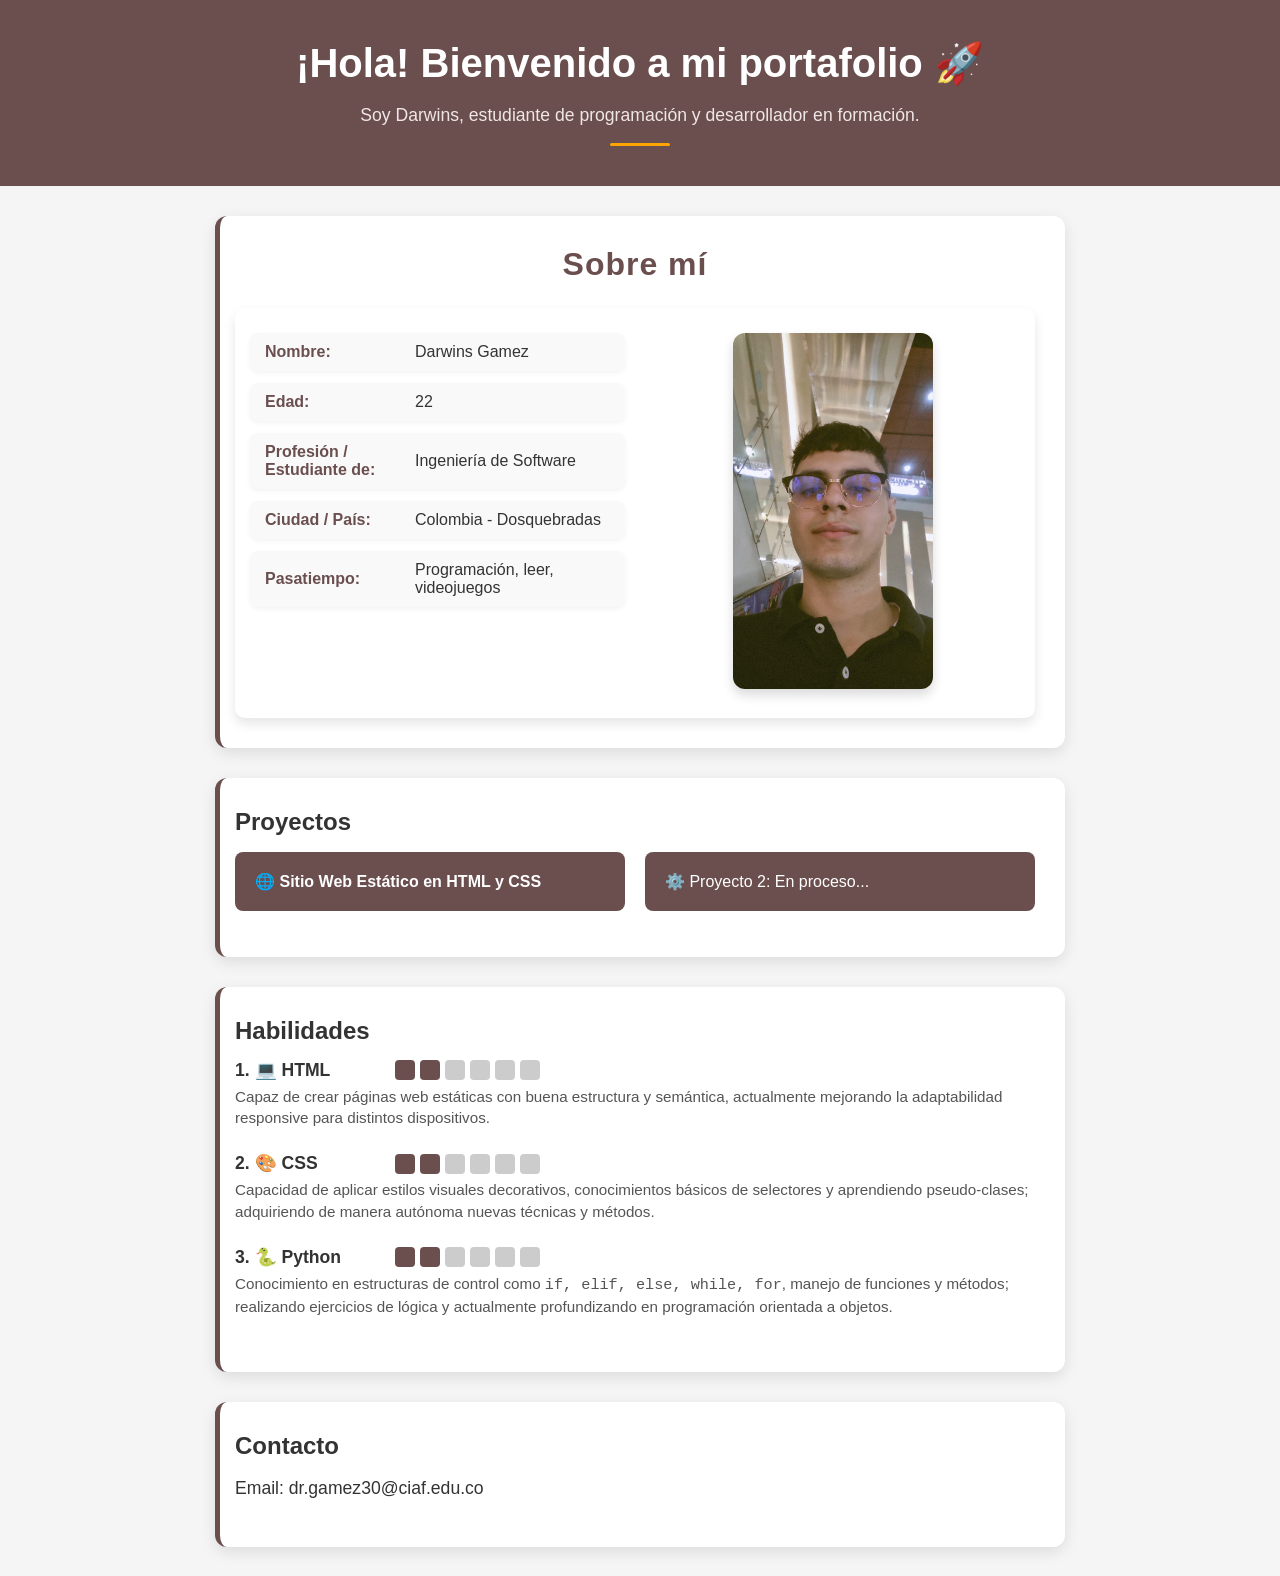
==== commit 50d7c55c: "Sección sobre mi mejorada: tarjetas de datos con mini-titulos, alineación y estética e imagen sobre " ====
--- a/index.html
+++ b/index.html
@@ -9,17 +9,54 @@
     <link rel="stylesheet" href="style.css"> 
 </head>
 <body>
+
+
     <!-- Encabezado principal del portafolio -->
-    <header>
-        <h1>¡Hola! Bienvenido a mi portafolio 🚀</h1>
-        <p>Soy Darwins, estudiante de programación y desarrollador en formación.</p>
-    </header>
+
+    <div class="header-container">
+        <header>
+            <h1>¡Hola! Bienvenido a mi portafolio 🚀</h1>
+            <p>Soy Darwins, estudiante de programación y desarrollador en formación.</p>
+        </header>
+    </div>
+
+
+
 
     <!-- Sección donde hablo un poco sobre mí -->
+
     <section id="sobre-mi">
         <h2>Sobre mí</h2>
-        <p>Me gusta crear proyectos web y aprender nuevas tecnologías. Estoy en constante crecimiento como programador.</p>
+        <div class="sobre-mi-container">
+            <!-- Columna de texto -->
+            <div class="sobre-mi-texto">
+                <div class="dato">
+                    <span class="mini-titulo">Nombre:</span> <span class="valor">Darwins Gamez</span>
+                </div>
+                <div class="dato">
+                    <span class="mini-titulo">Edad:</span> <span class="valor">22</span>
+                </div>
+                <div class="dato">
+                    <span class="mini-titulo">Profesión / Estudiante de:</span> <span class="valor">Ingeniería de Software</span>
+                </div>
+                <div class="dato">
+                    <span class="mini-titulo">Ciudad / País:</span> <span class="valor">Colombia - Dosquebradas</span>
+                </div>
+                <div class="dato">
+                    <span class="mini-titulo">Pasatiempo:</span> <span class="valor">Programación, leer, videojuegos</span>
+                </div>
+            </div>
+
+            <!-- Columna de imagen -->
+            <div class="sobre-mi-imagen">
+                <img src="img/yo.jpg" alt="Foto de Darwins">
+            </div>
+        </div>
     </section>
+
+
+
+
 
     <!-- Sección para mostrar algunos proyectos -->
     <section id="proyectos">
--- a/style.css
+++ b/style.css
@@ -12,33 +12,35 @@
 /* =============================
    Estilo del encabezado
    ============================= */
+
 header {
-    background-color: #6b4f4f;      /* Fondo marrón */
-    color: #fff;                    /* Texto en blanco */
-    padding: 40px 20px;                /* Espaciado interno */
-    text-align: center;             /* Centrar el texto */
+    background-color: #6b4f4f;  /* Establece el fondo marrón para todo el header */
+    color: #fff;                /* Color del texto en blanco para contraste */
+    padding: 40px 20px;         /* Espacio interno: 40px arriba/abajo, 20px izquierda/derecha */
+    text-align: center;         /* Centra horizontalmente todo el contenido dentro del header */
 }
 
 /* Línea decorativa debajo del título */
 header::after {
-    content: "";
-    display: block;
-    width: 60px;
-    height: 3px;
-    background-color: #ffa500; /* Color que resalta */
-    margin: 15px auto 0;
-    border-radius: 2px;
+    content: "";                /* Necesario para generar contenido decorativo vacío */
+    display: block;             /* Se comporta como un bloque para poder darle ancho y alto */
+    width: 60px;                /* Ancho de la línea decorativa */
+    height: 3px;                /* Altura de la línea decorativa */
+    background-color: #ffa500;  /* Color naranja que resalta sobre el fondo marrón */
+    margin: 15px auto 0;        /* Margen superior de 15px y centrado horizontal con auto */
+    border-radius: 2px;         /* Bordes ligeramente redondeados para suavidad visual */
 }
 
 header h1 {
-    font-size: 2.5rem;               /* Tamaño del título principal */
-    margin-bottom: 10px;            /* Separación inferior */
+    font-size: 2.5rem;          /* Tamaño del título principal grande y destacado */
+    margin-bottom: 10px;        /* Separación inferior respecto al párrafo */
 }
 
 header p {
-    font-size: 1.1rem;              /* Tamaño del subtítulo */
-    color: #f0e6e6;                /* Subtítulo con color más suave */
-}
+    font-size: 1.1rem;          /* Tamaño del subtítulo ligeramente más pequeño que el título */
+    color: #f0e6e6;             /* Color del subtítulo más suave para no competir con el título */
+}
+
 
 /* =============================
    Estilo de las secciones del contenido
@@ -55,6 +57,79 @@
 h1, h2 {
     margin: 0 0 15px 0;             /* Margen inferior para separar */
 }
+
+/* =============================
+   Título de la sección Sobre mí
+   ============================= */
+#sobre-mi h2 {
+    text-align: center;
+    font-size: 2rem;
+    color: #6b4f4f;
+    margin-bottom: 25px;
+    font-family: 'Arial', sans-serif;
+    letter-spacing: 1px;
+}
+
+/* Contenedor de texto e imagen */
+.sobre-mi-container {
+    display: flex;
+    gap: 20px;
+    justify-content: center;
+    align-items: flex-start;      /* Alinea al inicio verticalmente */
+    padding: 25px;
+    background-color: #fff;
+    box-shadow: 0 6px 12px rgba(0,0,0,0.1);
+    border-radius: 10px;          /* Bordes redondeados del container */
+    box-sizing: border-box;
+}
+
+/* Columna de texto */
+.sobre-mi-texto {
+    flex: 0 0 50%;
+    display: flex;
+    flex-direction: column;
+    gap: 12px;                    /* Separación entre datos */
+}
+
+/* Cada dato dentro del texto con caja */
+.dato {
+    background-color: #f9f9f9;    /* Caja clara */
+    padding: 10px 15px;
+    border-radius: 8px;
+    box-shadow: 0 2px 5px rgba(0,0,0,0.05);
+    display: flex;
+    align-items: center;
+    gap: 10px;
+}
+
+/* Mini-título de cada dato */
+.mini-titulo {
+    font-weight: bold;
+    color: #6b4f4f;
+    width: 140px;
+    flex-shrink: 0;              /* Evita que se achique */
+}
+
+/* Valor de cada dato */
+.valor {
+    color: #333;
+    flex: 1;
+}
+
+/* Columna de imagen */
+.sobre-mi-imagen {
+    flex: 0 0 50%;
+    text-align: center;
+}
+
+/* Estilo de la imagen */
+.sobre-mi-imagen img {
+    width: 100%;
+    max-width: 200px;
+    border-radius: 12px;
+    box-shadow: 0 6px 12px rgba(0,0,0,0.15);
+}
+
 
 /* =============================
    Sección de proyectos (tarjetas)
